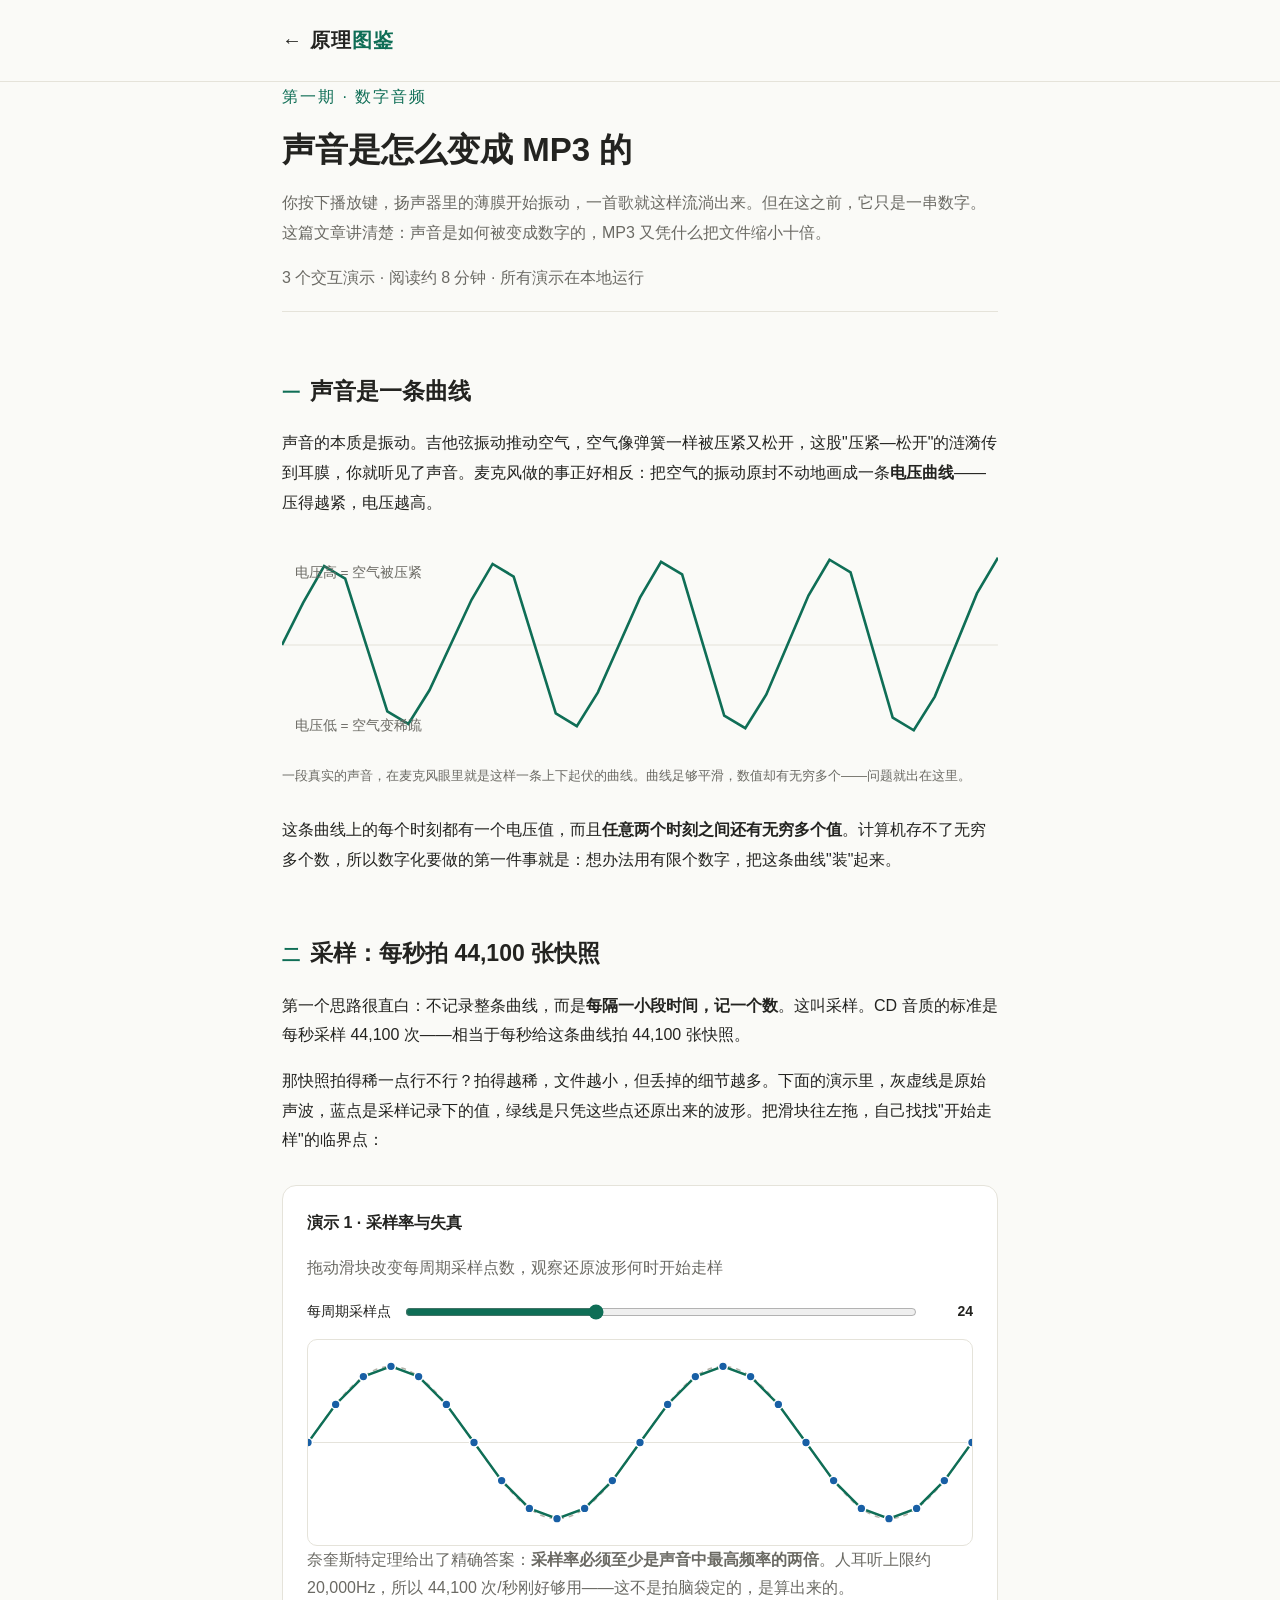
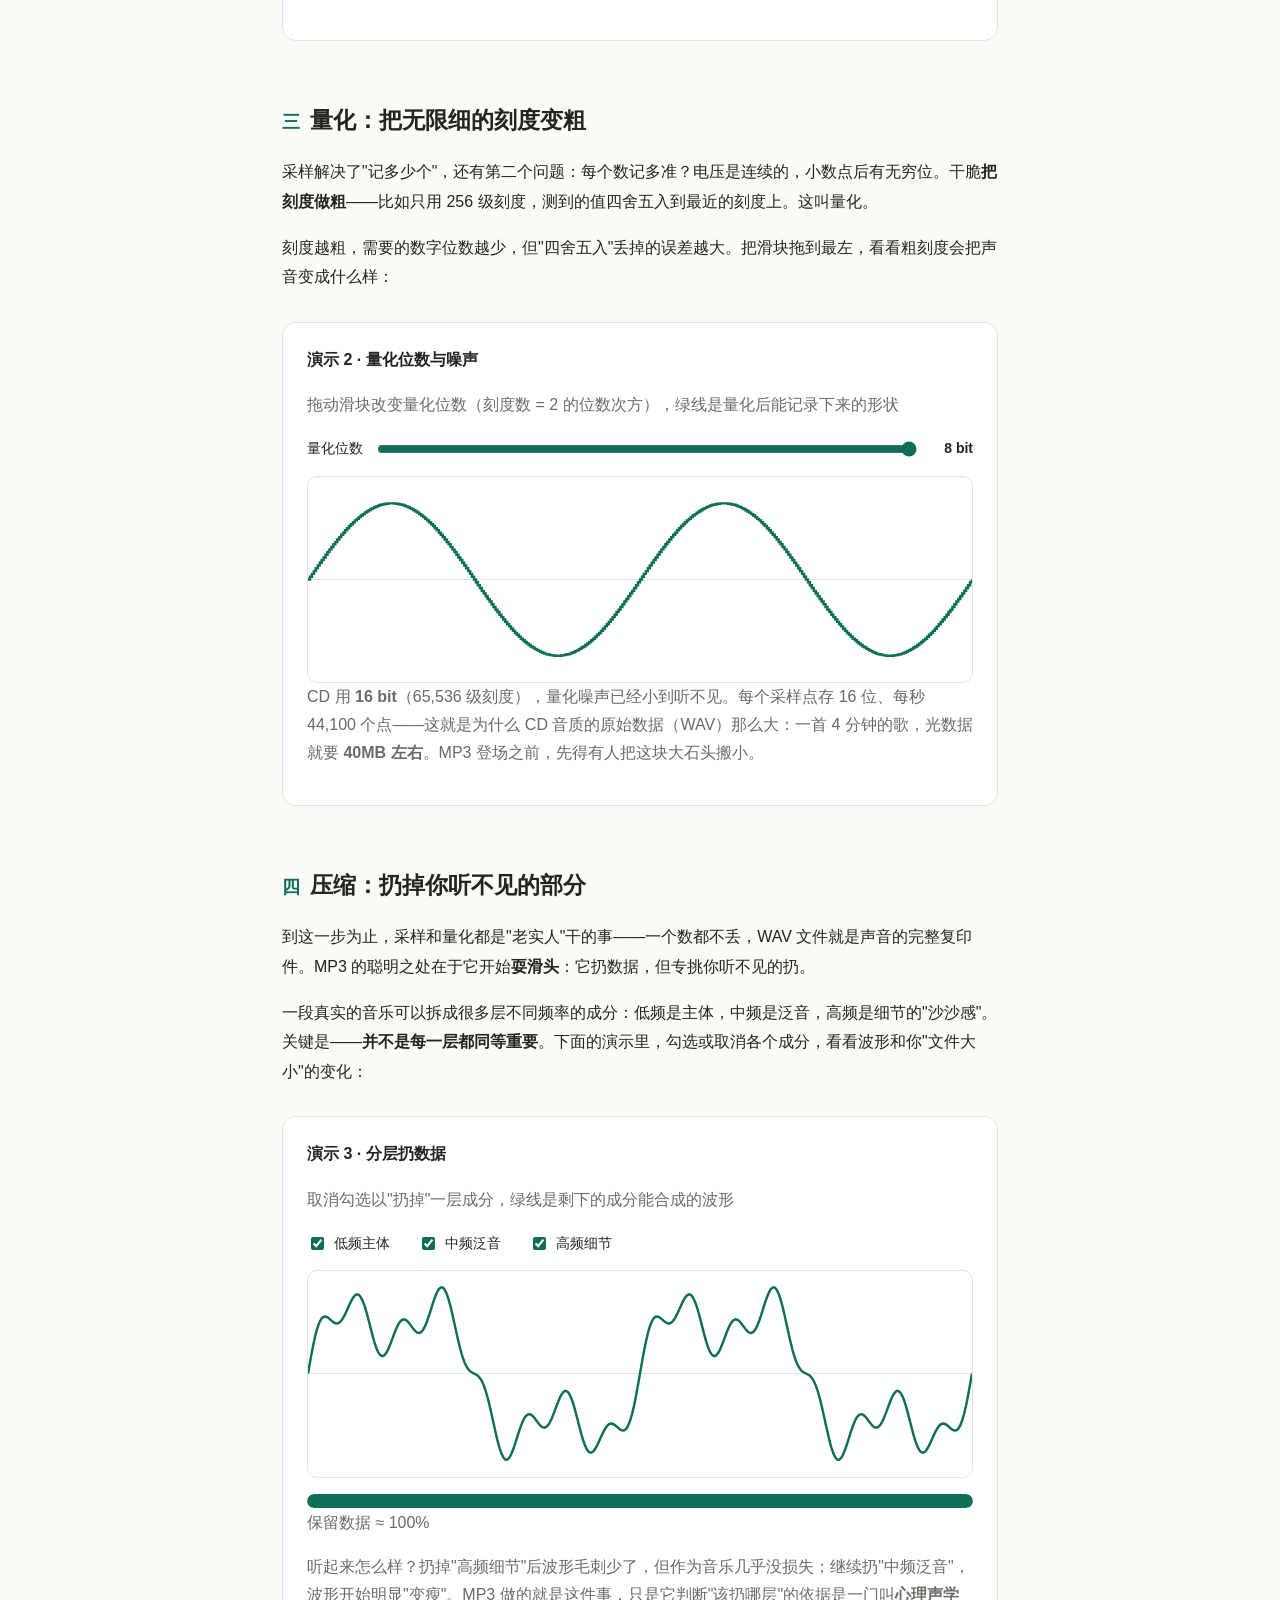
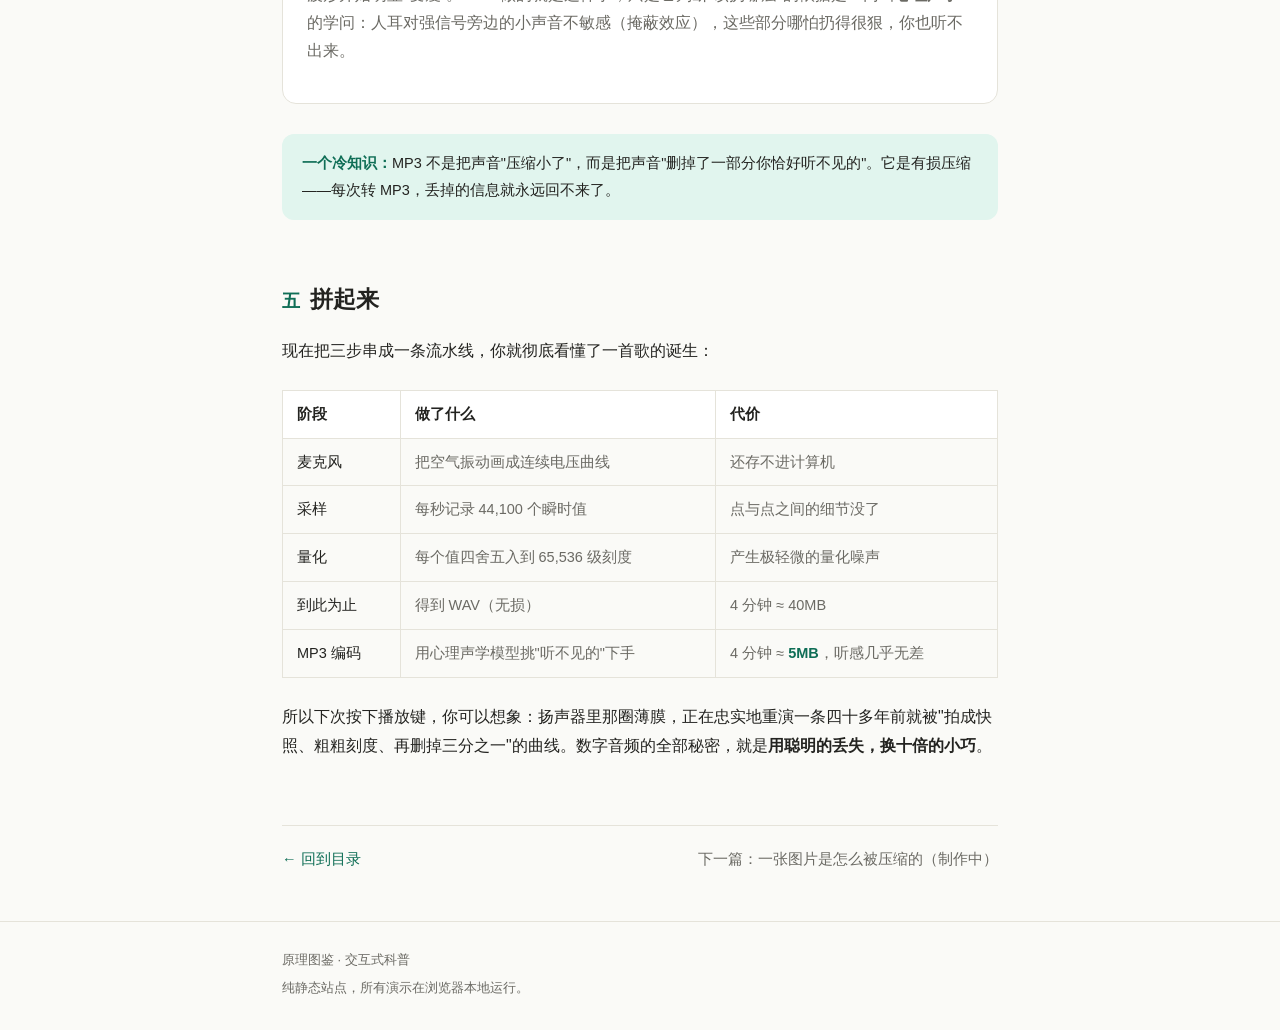
==== articles/sound-to-mp3.html @ 79fafae4 "feat: 原理图鉴第一期——声音是怎么变成 MP3 的（含 3 个交互演示）" ====
<!DOCTYPE html>
<html lang="zh-CN">
<head>
<meta charset="UTF-8">
<meta name="viewport" content="width=device-width, initial-scale=1.0">
<title>声音是怎么变成 MP3 的 · 原理图鉴</title>
<meta name="description" content="从空气里的一条波，到手机里的音乐文件——采样、量化、压缩，三个交互演示看懂数字音频的全部秘密。">
<link rel="stylesheet" href="../assets/style.css">
<link rel="icon" href="data:image/svg+xml,%3Csvg xmlns='http://www.w3.org/2000/svg' viewBox='0 0 64 64'%3E%3Crect width='64' height='64' rx='14' fill='%230f6e56'/%3E%3Ctext x='32' y='45' font-size='34' text-anchor='middle' fill='%23fff' font-family='serif'%3E%E5%8E%9F%3C/text%3E%3C/svg%3E">
</head>
<body>
<header class="site-header">
  <div class="container">
    <a class="logo" href="../index.html">← 原理<em>图鉴</em></a>
  </div>
</header>

<main class="container article-body">
  <p class="article-kicker">第一期 · 数字音频</p>
  <h1 class="article-title">声音是怎么变成 MP3 的</h1>
  <p class="article-lead">你按下播放键，扬声器里的薄膜开始振动，一首歌就这样流淌出来。但在这之前，它只是一串数字。这篇文章讲清楚：声音是如何被变成数字的，MP3 又凭什么把文件缩小十倍。</p>
  <p class="article-meta">3 个交互演示 · 阅读约 8 分钟 · 所有演示在本地运行</p>

  <h2><span class="sec-no">一</span>声音是一条曲线</h2>
  <p>声音的本质是振动。吉他弦振动推动空气，空气像弹簧一样被压紧又松开，这股"压紧—松开"的涟漪传到耳膜，你就听见了声音。麦克风做的事正好相反：把空气的振动原封不动地画成一条<b>电压曲线</b>——压得越紧，电压越高。</p>
  <figure>
    <svg viewBox="0 0 680 190" role="img" aria-label="声音波形示意图">
      <line x1="0" y1="95" x2="680" y2="95" stroke="#e5e3da" stroke-width="1"/>
      <polyline fill="none" stroke="#0f6e56" stroke-width="2.5"
        points="0,95 20,55 40,20 60,32 80,95 100,158 120,170 140,138 160,95 180,52 200,18 220,30 240,95 260,160 280,172 300,140 320,95 340,50 360,16 380,28 400,95 420,162 440,174 460,142 480,95 500,48 520,14 540,26 560,95 580,164 600,176 620,144 640,95 660,46 680,12"/>
      <text x="12" y="30" font-size="13" fill="#6b6a64">电压高 = 空气被压紧</text>
      <text x="12" y="176" font-size="13" fill="#6b6a64">电压低 = 空气变稀疏</text>
    </svg>
    <figcaption>一段真实的声音，在麦克风眼里就是这样一条上下起伏的曲线。曲线足够平滑，数值却有无穷多个——问题就出在这里。</figcaption>
  </figure>
  <p>这条曲线上的每个时刻都有一个电压值，而且<b>任意两个时刻之间还有无穷多个值</b>。计算机存不了无穷多个数，所以数字化要做的第一件事就是：想办法用有限个数字，把这条曲线"装"起来。</p>

  <h2><span class="sec-no">二</span>采样：每秒拍 44,100 张快照</h2>
  <p>第一个思路很直白：不记录整条曲线，而是<b>每隔一小段时间，记一个数</b>。这叫采样。CD 音质的标准是每秒采样 44,100 次——相当于每秒给这条曲线拍 44,100 张快照。</p>
  <p>那快照拍得稀一点行不行？拍得越稀，文件越小，但丢掉的细节越多。下面的演示里，灰虚线是原始声波，蓝点是采样记录下的值，绿线是只凭这些点还原出来的波形。把滑块往左拖，自己找找"开始走样"的临界点：</p>

  <div class="demo">
    <p class="demo-title">演示 1 · 采样率与失真</p>
    <p class="demo-sub">拖动滑块改变每周期采样点数，观察还原波形何时开始走样</p>
    <div class="demo-controls">
      <label for="d1Slider">每周期采样点</label>
      <input type="range" id="d1Slider" min="3" max="60" value="24">
      <span class="demo-value" id="d1Val">24</span>
    </div>
    <svg id="d1Svg" viewBox="0 0 680 210">
      <line x1="0" y1="105" x2="680" y2="105" stroke="#e5e3da" stroke-width="1"/>
      <polyline id="d1True" fill="none" stroke="#b4b2a9" stroke-width="1.5" stroke-dasharray="5 5"/>
      <polyline id="d1Recon" fill="none" stroke="#0f6e56" stroke-width="2.5"/>
      <g id="d1Dots"></g>
      <text id="d1Hint" x="340" y="192" text-anchor="middle" font-size="13" fill="#a32d2d" visibility="hidden">采样点太少——波形已经无法还原，这就是失真</text>
    </svg>
    <p class="demo-note">奈奎斯特定理给出了精确答案：<b>采样率必须至少是声音中最高频率的两倍</b>。人耳听上限约 20,000Hz，所以 44,100 次/秒刚好够用——这不是拍脑袋定的，是算出来的。</p>
  </div>

  <h2><span class="sec-no">三</span>量化：把无限细的刻度变粗</h2>
  <p>采样解决了"记多少个"，还有第二个问题：每个数记多准？电压是连续的，小数点后有无穷位。干脆<b>把刻度做粗</b>——比如只用 256 级刻度，测到的值四舍五入到最近的刻度上。这叫量化。</p>
  <p>刻度越粗，需要的数字位数越少，但"四舍五入"丢掉的误差越大。把滑块拖到最左，看看粗刻度会把声音变成什么样：</p>

  <div class="demo">
    <p class="demo-title">演示 2 · 量化位数与噪声</p>
    <p class="demo-sub">拖动滑块改变量化位数（刻度数 = 2 的位数次方），绿线是量化后能记录下来的形状</p>
    <div class="demo-controls">
      <label for="d2Slider">量化位数</label>
      <input type="range" id="d2Slider" min="1" max="8" value="8">
      <span class="demo-value" id="d2Val">8 bit</span>
    </div>
    <svg id="d2Svg" viewBox="0 0 680 210">
      <line x1="0" y1="105" x2="680" y2="105" stroke="#e5e3da" stroke-width="1"/>
      <polyline id="d2True" fill="none" stroke="#b4b2a9" stroke-width="1.5" stroke-dasharray="5 5"/>
      <polyline id="d2Quant" fill="none" stroke="#0f6e56" stroke-width="2.5"/>
      <text id="d2Hint" x="340" y="192" text-anchor="middle" font-size="13" fill="#a32d2d" visibility="hidden">只剩 2 级刻度——平滑的曲线被压成了方块波，误差就是"沙沙"的量化噪声</text>
    </svg>
    <p class="demo-note">CD 用 <b>16 bit</b>（65,536 级刻度），量化噪声已经小到听不见。每个采样点存 16 位、每秒 44,100 个点——这就是为什么 CD 音质的原始数据（WAV）那么大：一首 4 分钟的歌，光数据就要 <b>40MB 左右</b>。MP3 登场之前，先得有人把这块大石头搬小。</p>
  </div>

  <h2><span class="sec-no">四</span>压缩：扔掉你听不见的部分</h2>
  <p>到这一步为止，采样和量化都是"老实人"干的事——一个数都不丢，WAV 文件就是声音的完整复印件。MP3 的聪明之处在于它开始<b>耍滑头</b>：它扔数据，但专挑你听不见的扔。</p>
  <p>一段真实的音乐可以拆成很多层不同频率的成分：低频是主体，中频是泛音，高频是细节的"沙沙感"。关键是——<b>并不是每一层都同等重要</b>。下面的演示里，勾选或取消各个成分，看看波形和你"文件大小"的变化：</p>

  <div class="demo">
    <p class="demo-title">演示 3 · 分层扔数据</p>
    <p class="demo-sub">取消勾选以"扔掉"一层成分，绿线是剩下的成分能合成的波形</p>
    <div class="demo-controls">
      <label class="check"><input type="checkbox" id="d3c0" checked> 低频主体</label>
      <label class="check"><input type="checkbox" id="d3c1" checked> 中频泛音</label>
      <label class="check"><input type="checkbox" id="d3c2" checked> 高频细节</label>
    </div>
    <svg id="d3Svg" viewBox="0 0 680 210">
      <line x1="0" y1="105" x2="680" y2="105" stroke="#e5e3da" stroke-width="1"/>
      <polyline id="d3True" fill="none" stroke="#b4b2a9" stroke-width="1.5" stroke-dasharray="5 5"/>
      <polyline id="d3Recon" fill="none" stroke="#0f6e56" stroke-width="2.5"/>
      <text id="d3Hint" x="340" y="192" text-anchor="middle" font-size="13" fill="#a32d2d" visibility="hidden">全部扔掉了——剩下的只有安静</text>
    </svg>
    <div class="sizebar"><div class="sizebar-fill" id="d3Bar" style="width:100%"></div></div>
    <p class="size-label" id="d3Size">保留数据 ≈ 100%</p>
    <p class="demo-note">听起来怎么样？扔掉"高频细节"后波形毛刺少了，但作为音乐几乎没损失；继续扔"中频泛音"，波形开始明显"变瘦"。MP3 做的就是这件事，只是它判断"该扔哪层"的依据是一门叫<b>心理声学</b>的学问：人耳对强信号旁边的小声音不敏感（掩蔽效应），这些部分哪怕扔得很狠，你也听不出来。</p>
  </div>

  <div class="callout"><b>一个冷知识：</b>MP3 不是把声音"压缩小了"，而是把声音"删掉了一部分你恰好听不见的"。它是有损压缩——每次转 MP3，丢掉的信息就永远回不来了。</div>

  <h2><span class="sec-no">五</span>拼起来</h2>
  <p>现在把三步串成一条流水线，你就彻底看懂了一首歌的诞生：</p>
  <table class="compare">
    <tr><th>阶段</th><th>做了什么</th><th>代价</th></tr>
    <tr><td>麦克风</td><td>把空气振动画成连续电压曲线</td><td>还存不进计算机</td></tr>
    <tr><td>采样</td><td>每秒记录 44,100 个瞬时值</td><td>点与点之间的细节没了</td></tr>
    <tr><td>量化</td><td>每个值四舍五入到 65,536 级刻度</td><td>产生极轻微的量化噪声</td></tr>
    <tr><td>到此为止</td><td>得到 WAV（无损）</td><td>4 分钟 ≈ 40MB</td></tr>
    <tr><td>MP3 编码</td><td>用心理声学模型挑"听不见的"下手</td><td>4 分钟 ≈ <b style="color:var(--accent)">5MB</b>，听感几乎无差</td></tr>
  </table>
  <p>所以下次按下播放键，你可以想象：扬声器里那圈薄膜，正在忠实地重演一条四十多年前就被"拍成快照、粗粗刻度、再删掉三分之一"的曲线。数字音频的全部秘密，就是<b>用聪明的丢失，换十倍的小巧</b>。</p>

  <nav class="article-nav">
    <a href="../index.html">← 回到目录</a>
    <span style="color:var(--muted)">下一篇：一张图片是怎么被压缩的（制作中）</span>
  </nav>
</main>

<footer class="site-footer">
  <div class="container">
    <p>原理图鉴 · 交互式科普</p>
    <p>纯静态站点，所有演示在浏览器本地运行。</p>
  </div>
</footer>

<script>
(function(){
  var W=680, MID=105, A=78, CYC=2;
  function base(x){return MID - A*Math.sin(2*Math.PI*CYC*x/W);}

  /* 演示 1：采样 */
  var s1=document.getElementById('d1Slider');
  function draw1(){
    var n=+s1.value;
    document.getElementById('d1Val').textContent=n;
    var tp='',i;
    for(i=0;i<=W;i+=2) tp+=i+','+base(i).toFixed(1)+' ';
    document.getElementById('d1True').setAttribute('points',tp);
    var pts=[];
    for(i=0;i<=n;i++){var x=W*i/n;pts.push([x,base(x)]);}
    var rp='';
    for(i=0;i<pts.length;i++) rp+=pts[i][0].toFixed(1)+','+pts[i][1].toFixed(1)+' ';
    document.getElementById('d1Recon').setAttribute('points',rp);
    var ds='';
    for(i=0;i<pts.length;i++) ds+='<circle cx="'+pts[i][0].toFixed(1)+'" cy="'+pts[i][1].toFixed(1)+'" r="4.5" fill="#185fa5" stroke="#fff" stroke-width="1.5"/>';
    document.getElementById('d1Dots').innerHTML=ds;
    document.getElementById('d1Hint').setAttribute('visibility', n<10?'visible':'hidden');
  }
  s1.addEventListener('input',draw1);
  draw1();

  /* 演示 2：量化 */
  var s2=document.getElementById('d2Slider');
  function draw2(){
    var bits=+s2.value, L=Math.pow(2,bits);
    document.getElementById('d2Val').textContent=bits+' bit';
    var tp='',i;
    for(i=0;i<=W;i+=2){var v=(base(i)-MID)/A;tp+=i+','+base(i).toFixed(1)+' ';}
    document.getElementById('d2True').setAttribute('points',tp);
    var rp='',prevY=null;
    for(i=0;i<=W;i+=2){
      var v2=(base(i)-MID)/A;
      var vq=Math.round(v2*(L-1))/(L-1);
      var yq=MID+vq*A;
      if(prevY!==null && Math.abs(yq-prevY)>0.01) rp+=i+','+prevY.toFixed(1)+' ';
      rp+=i+','+yq.toFixed(1)+' ';
      prevY=yq;
    }
    document.getElementById('d2Quant').setAttribute('points',rp);
    document.getElementById('d2Hint').setAttribute('visibility', bits<=2?'visible':'hidden');
  }
  s2.addEventListener('input',draw2);
  draw2();

  /* 演示 3：分层扔数据 */
  var comps=[
    {id:'d3c0',cycles:2, amp:66, weight:0.55},
    {id:'d3c1',cycles:6, amp:34, weight:0.30},
    {id:'d3c2',cycles:16,amp:18, weight:0.15}
  ];
  function draw3(){
    var tp='',i,c,x;
    for(i=0;i<=W;i+=2){
      var y=MID;
      for(c=0;c<3;c++) y-=comps[c].amp*Math.sin(2*Math.PI*comps[c].cycles*i/W);
      tp+=i+','+y.toFixed(1)+' ';
    }
    document.getElementById('d3True').setAttribute('points',tp);
    var rp='',kept=0,any=false;
    for(i=0;i<=W;i+=2){
      var y2=MID;
      for(c=0;c<3;c++){
        if(document.getElementById(comps[c].id).checked){
          y2-=comps[c].amp*Math.sin(2*Math.PI*comps[c].cycles*i/W);
        }
      }
      rp+=i+','+y2.toFixed(1)+' ';
    }
    document.getElementById('d3Recon').setAttribute('points',rp);
    for(c=0;c<3;c++){
      if(document.getElementById(comps[c].id).checked){kept+=comps[c].weight;any=true;}
    }
    document.getElementById('d3Bar').style.width=Math.max(kept*100,1.5)+'%';
    var el=document.getElementById('d3Size');
    if(!any){
      el.innerHTML='<span class="warn">保留数据 ≈ 0% —— 只剩下安静</span>';
      document.getElementById('d3Recon').setAttribute('points','');
    }else{
      el.textContent='保留数据 ≈ '+Math.round(kept*100)+'%';
    }
    document.getElementById('d3Hint').setAttribute('visibility', any?'hidden':'visible');
  }
  for(var c=0;c<3;c++) document.getElementById(comps[c].id).addEventListener('change',draw3);
  draw3();
})();
</script>
</body>
</html>
---- assets/style.css ----
:root{
  --bg:#fafaf7; --surface:#ffffff; --ink:#232320; --muted:#6b6a64; --line:#e5e3da;
  --accent:#0f6e56; --accent-soft:#e1f5ee; --blue:#185fa5; --red:#a32d2d;
  --mono:ui-monospace,Consolas,monospace;
}
*{box-sizing:border-box}
html{scroll-behavior:smooth}
body{margin:0;font-family:-apple-system,"Segoe UI","PingFang SC","Microsoft YaHei",sans-serif;background:var(--bg);color:var(--ink);line-height:1.85;}
.container{max-width:760px;margin:0 auto;padding:0 22px;}

.site-header{border-bottom:1px solid var(--line);padding:22px 0;}
.logo{font-size:20px;font-weight:700;color:var(--ink);text-decoration:none;letter-spacing:1px;}
.logo em{font-style:normal;color:var(--accent);}
.tagline{margin:4px 0 0;font-size:14px;color:var(--muted);}

.hero{padding:60px 0 6px;}
.hero h1{font-size:34px;line-height:1.35;margin:0 0 14px;}
.hero p{font-size:17px;color:var(--muted);margin:0;max-width:560px;}

.article-grid{display:grid;grid-template-columns:1fr;gap:16px;padding:44px 0 72px;}
.card{display:block;background:var(--surface);border:1px solid var(--line);border-radius:14px;padding:26px 28px;text-decoration:none;color:inherit;transition:border-color .15s,transform .15s;}
.card:hover{border-color:var(--accent);}
.card:not(.disabled):hover{transform:translateY(-2px);}
.card-badge{display:inline-block;font-size:12px;color:var(--accent);background:var(--accent-soft);padding:2px 12px;border-radius:99px;margin-bottom:12px;}
.card.disabled{opacity:.55;cursor:default;}
.card h2{margin:0 0 8px;font-size:21px;line-height:1.4;}
.card p{margin:0 0 12px;font-size:14.5px;color:var(--muted);}
.card-meta{font-size:12.5px;color:var(--muted);}
.card-meta b{color:var(--accent);font-weight:500;}

.site-footer{border-top:1px solid var(--line);padding:26px 0;font-size:13px;color:var(--muted);}
.site-footer p{margin:0 0 4px;}

/* ---------- 文章页 ---------- */
.article-kicker{font-size:13px;color:var(--accent);letter-spacing:2px;margin:46px 0 8px;}
.article-title{font-size:33px;line-height:1.35;margin:0 0 16px;}
.article-lead{font-size:17px;color:var(--muted);margin:0 0 18px;}
.article-meta{font-size:13px;color:var(--muted);margin:0 0 46px;padding-bottom:18px;border-bottom:1px solid var(--line);}
.article-body h2{font-size:23px;margin:58px 0 16px;}
.article-body h2 .sec-no{color:var(--accent);margin-right:10px;font-size:18px;}
.article-body p{font-size:16px;margin:0 0 16px;}
.article-body p b{font-weight:600;}
figure{margin:28px 0;}
figcaption{font-size:13px;color:var(--muted);margin-top:10px;line-height:1.7;}
.callout{background:var(--accent-soft);border-radius:12px;padding:16px 20px;font-size:14.5px;margin:22px 0;}
.callout b{color:var(--accent);font-weight:600;}

/* ---------- 交互演示 ---------- */
.demo{background:var(--surface);border:1px solid var(--line);border-radius:14px;padding:22px 24px;margin:30px 0;}
.demo-title{font-size:15px;font-weight:600;margin:0 0 4px;}
.demo-sub{font-size:13px;color:var(--muted);margin:0 0 16px;}
.demo-controls{display:flex;align-items:center;gap:12px;margin-bottom:14px;flex-wrap:wrap;}
.demo-controls label{font-size:14px;white-space:nowrap;}
.demo-controls input[type=range]{flex:1;min-width:140px;accent-color:var(--accent);}
.demo-value{font-size:14px;font-weight:600;min-width:3em;text-align:right;font-variant-numeric:tabular-nums;}
.demo svg{width:100%;height:auto;display:block;border:1px solid var(--line);border-radius:10px;}
.demo-note{font-size:13.5px;color:var(--muted);margin:14px 0 0;line-height:1.75;}
.check{display:inline-flex;align-items:center;gap:7px;font-size:14px;margin-right:16px;cursor:pointer;}
.check input{accent-color:var(--accent);}
.sizebar{height:14px;background:#eeede6;border-radius:99px;overflow:hidden;margin-top:16px;}
.sizebar-fill{height:100%;background:var(--accent);border-radius:99px;transition:width .25s;}
.size-label{font-size:13px;color:var(--muted);margin-top:6px;font-variant-numeric:tabular-nums;}
.warn{color:var(--red);}

/* 对比表 */
.compare{width:100%;border-collapse:collapse;margin:24px 0;font-size:14.5px;}
.compare th,.compare td{border:1px solid var(--line);padding:10px 14px;text-align:left;}
.compare th{background:var(--surface);font-weight:600;}
.compare td{color:var(--muted);}
.compare td:first-child{color:var(--ink);}

.article-nav{display:flex;justify-content:space-between;margin:64px 0 48px;padding-top:20px;border-top:1px solid var(--line);font-size:14.5px;}
.article-nav a{color:var(--accent);text-decoration:none;}
.article-nav a:hover{text-decoration:underline;}
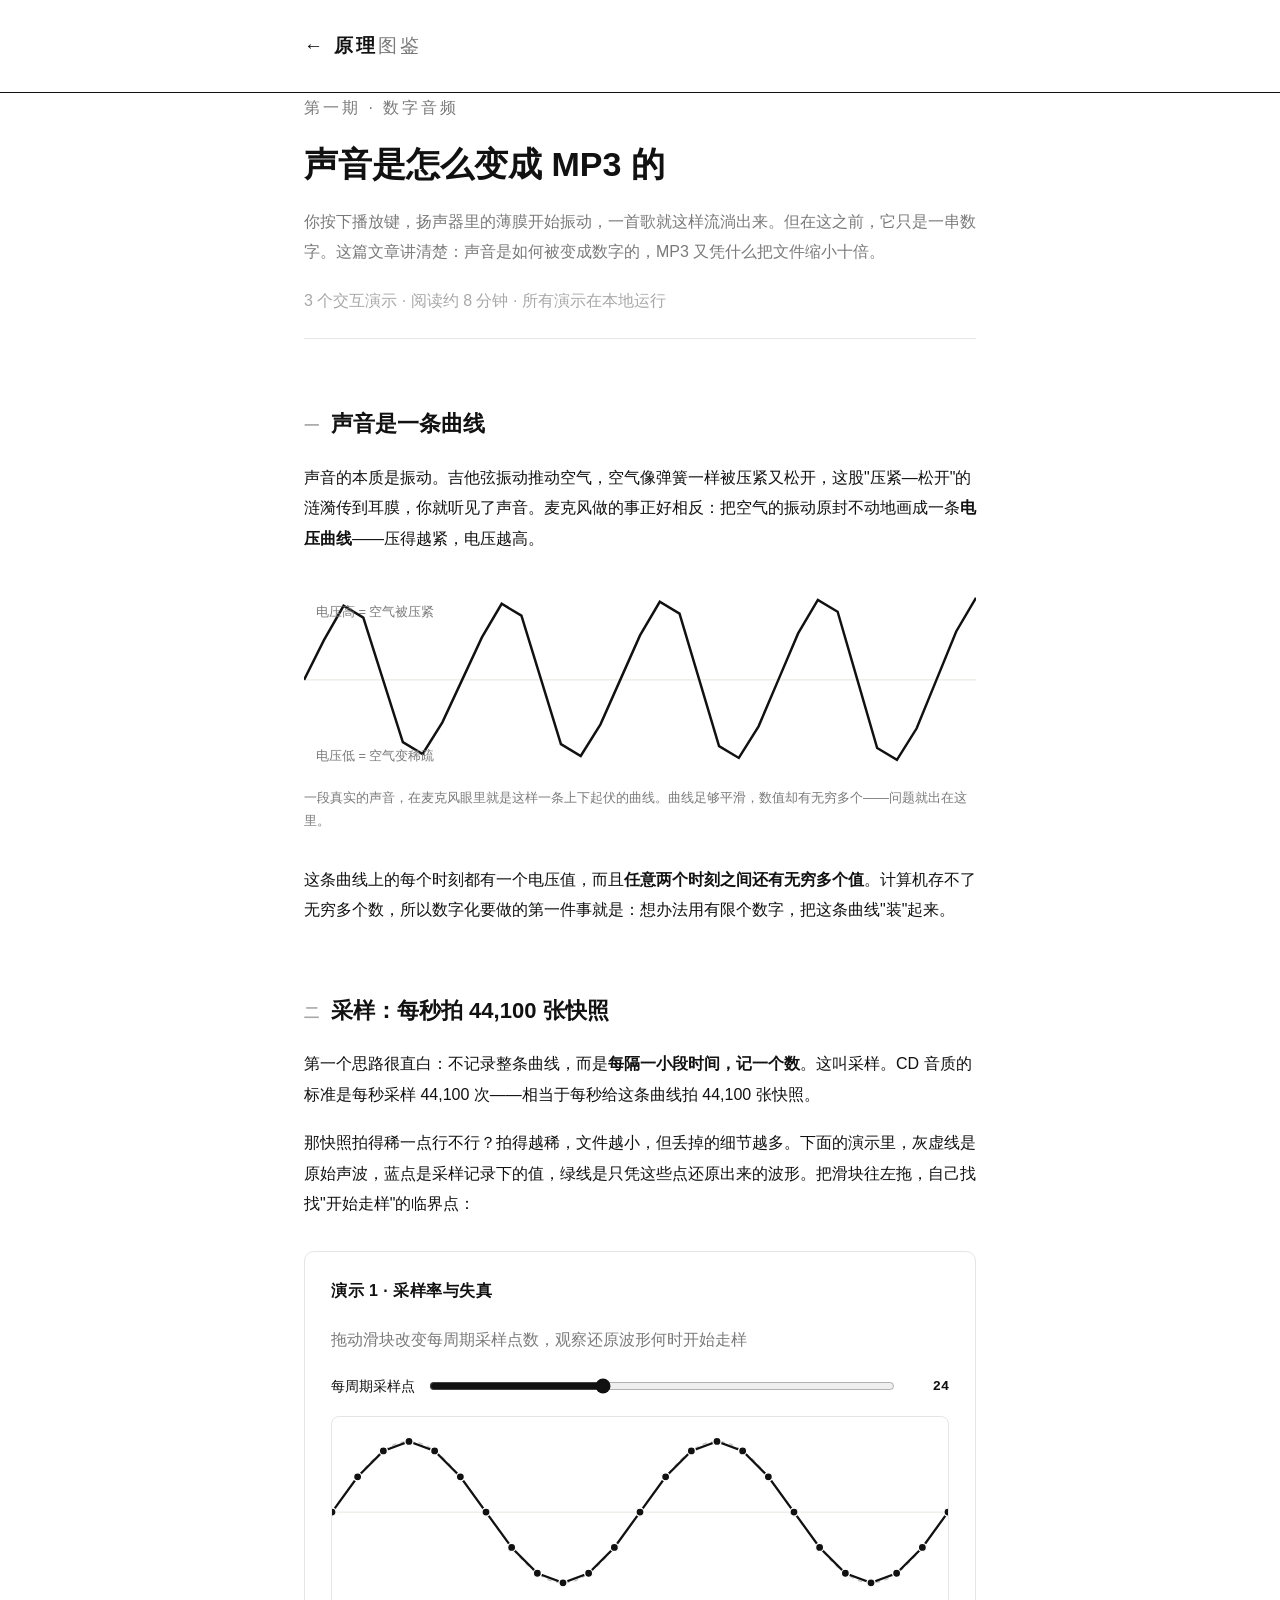
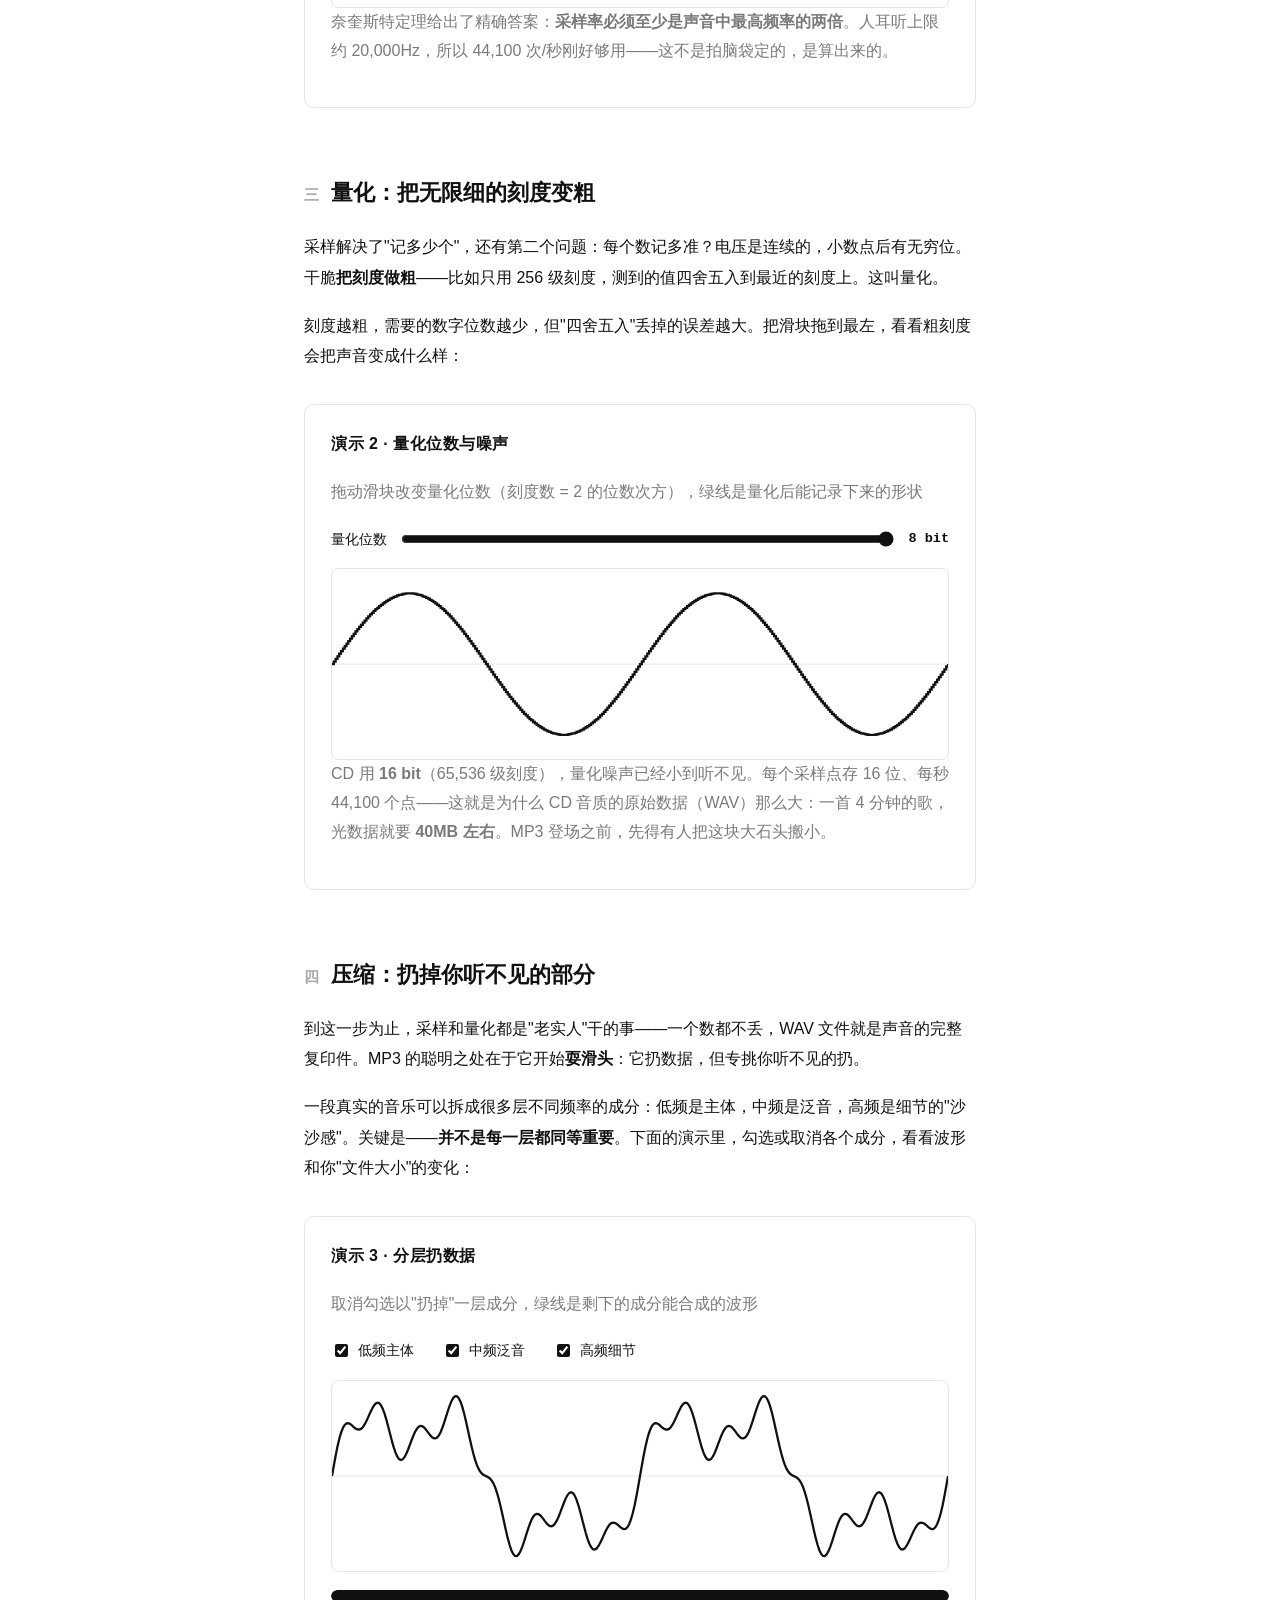
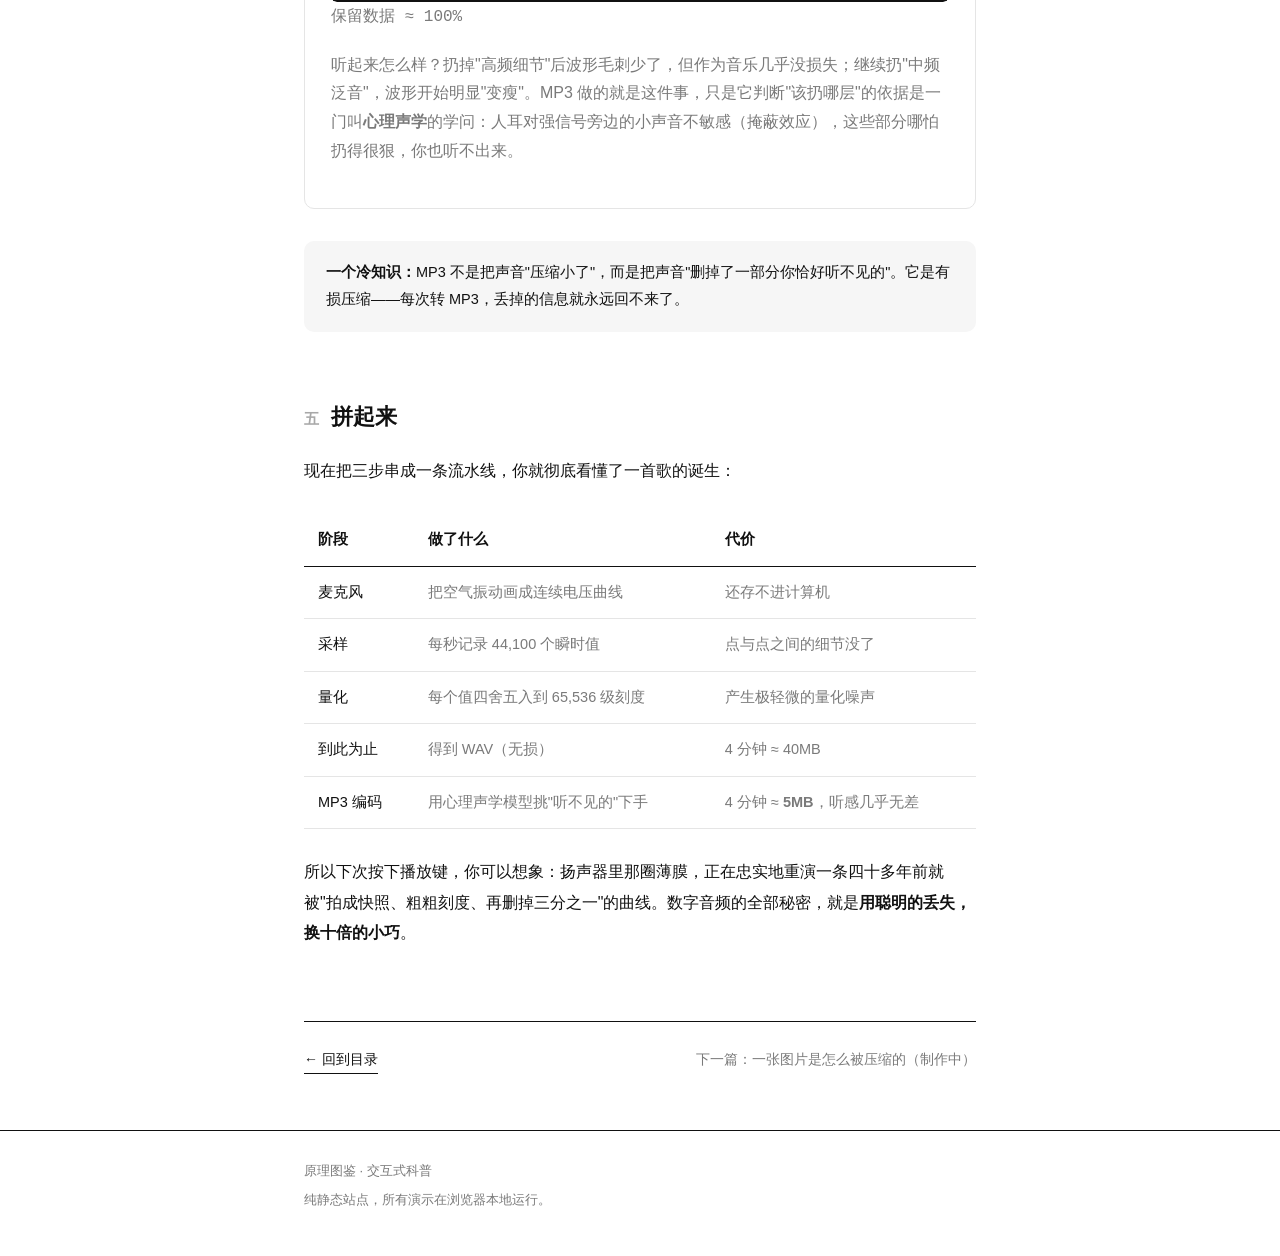
==== commit 94b0e973: "style: 黑白灰极简视觉改造——单色层级、留白与线条层次、响应式优化" ====
--- a/articles/sound-to-mp3.html
+++ b/articles/sound-to-mp3.html
@@ -6,7 +6,7 @@
 <title>声音是怎么变成 MP3 的 · 原理图鉴</title>
 <meta name="description" content="从空气里的一条波，到手机里的音乐文件——采样、量化、压缩，三个交互演示看懂数字音频的全部秘密。">
 <link rel="stylesheet" href="../assets/style.css">
-<link rel="icon" href="data:image/svg+xml,%3Csvg xmlns='http://www.w3.org/2000/svg' viewBox='0 0 64 64'%3E%3Crect width='64' height='64' rx='14' fill='%230f6e56'/%3E%3Ctext x='32' y='45' font-size='34' text-anchor='middle' fill='%23fff' font-family='serif'%3E%E5%8E%9F%3C/text%3E%3C/svg%3E">
+<link rel="icon" href="data:image/svg+xml,%3Csvg xmlns='http://www.w3.org/2000/svg' viewBox='0 0 64 64'%3E%3Crect width='64' height='64' rx='14' fill='%23111111'/%3E%3Ctext x='32' y='45' font-size='34' text-anchor='middle' fill='%23fff' font-family='serif'%3E%E5%8E%9F%3C/text%3E%3C/svg%3E">
 </head>
 <body>
 <header class="site-header">
@@ -26,10 +26,10 @@
   <figure>
     <svg viewBox="0 0 680 190" role="img" aria-label="声音波形示意图">
       <line x1="0" y1="95" x2="680" y2="95" stroke="#e5e3da" stroke-width="1"/>
-      <polyline fill="none" stroke="#0f6e56" stroke-width="2.5"
+      <polyline fill="none" stroke="#111111" stroke-width="2.5"
         points="0,95 20,55 40,20 60,32 80,95 100,158 120,170 140,138 160,95 180,52 200,18 220,30 240,95 260,160 280,172 300,140 320,95 340,50 360,16 380,28 400,95 420,162 440,174 460,142 480,95 500,48 520,14 540,26 560,95 580,164 600,176 620,144 640,95 660,46 680,12"/>
-      <text x="12" y="30" font-size="13" fill="#6b6a64">电压高 = 空气被压紧</text>
-      <text x="12" y="176" font-size="13" fill="#6b6a64">电压低 = 空气变稀疏</text>
+      <text x="12" y="30" font-size="13" fill="#7a7a7a">电压高 = 空气被压紧</text>
+      <text x="12" y="176" font-size="13" fill="#7a7a7a">电压低 = 空气变稀疏</text>
     </svg>
     <figcaption>一段真实的声音，在麦克风眼里就是这样一条上下起伏的曲线。曲线足够平滑，数值却有无穷多个——问题就出在这里。</figcaption>
   </figure>
@@ -49,10 +49,10 @@
     </div>
     <svg id="d1Svg" viewBox="0 0 680 210">
       <line x1="0" y1="105" x2="680" y2="105" stroke="#e5e3da" stroke-width="1"/>
-      <polyline id="d1True" fill="none" stroke="#b4b2a9" stroke-width="1.5" stroke-dasharray="5 5"/>
-      <polyline id="d1Recon" fill="none" stroke="#0f6e56" stroke-width="2.5"/>
+      <polyline id="d1True" fill="none" stroke="#c4c4c4" stroke-width="1.5" stroke-dasharray="5 5"/>
+      <polyline id="d1Recon" fill="none" stroke="#111111" stroke-width="2.5"/>
       <g id="d1Dots"></g>
-      <text id="d1Hint" x="340" y="192" text-anchor="middle" font-size="13" fill="#a32d2d" visibility="hidden">采样点太少——波形已经无法还原，这就是失真</text>
+      <text id="d1Hint" x="340" y="192" text-anchor="middle" font-size="13" fill="#111111" visibility="hidden">采样点太少——波形已经无法还原，这就是失真</text>
     </svg>
     <p class="demo-note">奈奎斯特定理给出了精确答案：<b>采样率必须至少是声音中最高频率的两倍</b>。人耳听上限约 20,000Hz，所以 44,100 次/秒刚好够用——这不是拍脑袋定的，是算出来的。</p>
   </div>
@@ -71,9 +71,9 @@
     </div>
     <svg id="d2Svg" viewBox="0 0 680 210">
       <line x1="0" y1="105" x2="680" y2="105" stroke="#e5e3da" stroke-width="1"/>
-      <polyline id="d2True" fill="none" stroke="#b4b2a9" stroke-width="1.5" stroke-dasharray="5 5"/>
-      <polyline id="d2Quant" fill="none" stroke="#0f6e56" stroke-width="2.5"/>
-      <text id="d2Hint" x="340" y="192" text-anchor="middle" font-size="13" fill="#a32d2d" visibility="hidden">只剩 2 级刻度——平滑的曲线被压成了方块波，误差就是"沙沙"的量化噪声</text>
+      <polyline id="d2True" fill="none" stroke="#c4c4c4" stroke-width="1.5" stroke-dasharray="5 5"/>
+      <polyline id="d2Quant" fill="none" stroke="#111111" stroke-width="2.5"/>
+      <text id="d2Hint" x="340" y="192" text-anchor="middle" font-size="13" fill="#111111" visibility="hidden">只剩 2 级刻度——平滑的曲线被压成了方块波，误差就是"沙沙"的量化噪声</text>
     </svg>
     <p class="demo-note">CD 用 <b>16 bit</b>（65,536 级刻度），量化噪声已经小到听不见。每个采样点存 16 位、每秒 44,100 个点——这就是为什么 CD 音质的原始数据（WAV）那么大：一首 4 分钟的歌，光数据就要 <b>40MB 左右</b>。MP3 登场之前，先得有人把这块大石头搬小。</p>
   </div>
@@ -92,9 +92,9 @@
     </div>
     <svg id="d3Svg" viewBox="0 0 680 210">
       <line x1="0" y1="105" x2="680" y2="105" stroke="#e5e3da" stroke-width="1"/>
-      <polyline id="d3True" fill="none" stroke="#b4b2a9" stroke-width="1.5" stroke-dasharray="5 5"/>
-      <polyline id="d3Recon" fill="none" stroke="#0f6e56" stroke-width="2.5"/>
-      <text id="d3Hint" x="340" y="192" text-anchor="middle" font-size="13" fill="#a32d2d" visibility="hidden">全部扔掉了——剩下的只有安静</text>
+      <polyline id="d3True" fill="none" stroke="#c4c4c4" stroke-width="1.5" stroke-dasharray="5 5"/>
+      <polyline id="d3Recon" fill="none" stroke="#111111" stroke-width="2.5"/>
+      <text id="d3Hint" x="340" y="192" text-anchor="middle" font-size="13" fill="#111111" visibility="hidden">全部扔掉了——剩下的只有安静</text>
     </svg>
     <div class="sizebar"><div class="sizebar-fill" id="d3Bar" style="width:100%"></div></div>
     <p class="size-label" id="d3Size">保留数据 ≈ 100%</p>
@@ -111,7 +111,7 @@
     <tr><td>采样</td><td>每秒记录 44,100 个瞬时值</td><td>点与点之间的细节没了</td></tr>
     <tr><td>量化</td><td>每个值四舍五入到 65,536 级刻度</td><td>产生极轻微的量化噪声</td></tr>
     <tr><td>到此为止</td><td>得到 WAV（无损）</td><td>4 分钟 ≈ 40MB</td></tr>
-    <tr><td>MP3 编码</td><td>用心理声学模型挑"听不见的"下手</td><td>4 分钟 ≈ <b style="color:var(--accent)">5MB</b>，听感几乎无差</td></tr>
+    <tr><td>MP3 编码</td><td>用心理声学模型挑"听不见的"下手</td><td>4 分钟 ≈ <b>5MB</b>，听感几乎无差</td></tr>
   </table>
   <p>所以下次按下播放键，你可以想象：扬声器里那圈薄膜，正在忠实地重演一条四十多年前就被"拍成快照、粗粗刻度、再删掉三分之一"的曲线。数字音频的全部秘密，就是<b>用聪明的丢失，换十倍的小巧</b>。</p>
 
@@ -147,7 +147,7 @@
     for(i=0;i<pts.length;i++) rp+=pts[i][0].toFixed(1)+','+pts[i][1].toFixed(1)+' ';
     document.getElementById('d1Recon').setAttribute('points',rp);
     var ds='';
-    for(i=0;i<pts.length;i++) ds+='<circle cx="'+pts[i][0].toFixed(1)+'" cy="'+pts[i][1].toFixed(1)+'" r="4.5" fill="#185fa5" stroke="#fff" stroke-width="1.5"/>';
+    for(i=0;i<pts.length;i++) ds+='<circle cx="'+pts[i][0].toFixed(1)+'" cy="'+pts[i][1].toFixed(1)+'" r="4.5" fill="#111111" stroke="#fff" stroke-width="1.5"/>';
     document.getElementById('d1Dots').innerHTML=ds;
     document.getElementById('d1Hint').setAttribute('visibility', n<10?'visible':'hidden');
   }
--- a/assets/style.css
+++ b/assets/style.css
@@ -1,74 +1,96 @@
 :root{
-  --bg:#fafaf7; --surface:#ffffff; --ink:#232320; --muted:#6b6a64; --line:#e5e3da;
-  --accent:#0f6e56; --accent-soft:#e1f5ee; --blue:#185fa5; --red:#a32d2d;
+  --ink:#111111; --muted:#7a7a7a; --faint:#a8a8a8;
+  --line:#e5e5e5; --soft:#f6f6f6;
   --mono:ui-monospace,Consolas,monospace;
 }
 *{box-sizing:border-box}
 html{scroll-behavior:smooth}
-body{margin:0;font-family:-apple-system,"Segoe UI","PingFang SC","Microsoft YaHei",sans-serif;background:var(--bg);color:var(--ink);line-height:1.85;}
-.container{max-width:760px;margin:0 auto;padding:0 22px;}
+body{margin:0;background:#ffffff;color:var(--ink);font-family:-apple-system,"Segoe UI","PingFang SC","Microsoft YaHei",sans-serif;line-height:1.9;-webkit-font-smoothing:antialiased;}
+.container{max-width:720px;margin:0 auto;padding:0 24px;}
 
-.site-header{border-bottom:1px solid var(--line);padding:22px 0;}
-.logo{font-size:20px;font-weight:700;color:var(--ink);text-decoration:none;letter-spacing:1px;}
-.logo em{font-style:normal;color:var(--accent);}
-.tagline{margin:4px 0 0;font-size:14px;color:var(--muted);}
+/* ---------- 头部 / 底部 ---------- */
+.site-header{border-bottom:1px solid var(--ink);padding:28px 0;}
+.logo{font-size:19px;font-weight:700;color:var(--ink);text-decoration:none;letter-spacing:3px;}
+.logo em{font-style:normal;font-weight:400;color:var(--muted);}
+.tagline{margin:6px 0 0;font-size:13.5px;color:var(--muted);letter-spacing:.5px;}
 
-.hero{padding:60px 0 6px;}
-.hero h1{font-size:34px;line-height:1.35;margin:0 0 14px;}
-.hero p{font-size:17px;color:var(--muted);margin:0;max-width:560px;}
-
-.article-grid{display:grid;grid-template-columns:1fr;gap:16px;padding:44px 0 72px;}
-.card{display:block;background:var(--surface);border:1px solid var(--line);border-radius:14px;padding:26px 28px;text-decoration:none;color:inherit;transition:border-color .15s,transform .15s;}
-.card:hover{border-color:var(--accent);}
-.card:not(.disabled):hover{transform:translateY(-2px);}
-.card-badge{display:inline-block;font-size:12px;color:var(--accent);background:var(--accent-soft);padding:2px 12px;border-radius:99px;margin-bottom:12px;}
-.card.disabled{opacity:.55;cursor:default;}
-.card h2{margin:0 0 8px;font-size:21px;line-height:1.4;}
-.card p{margin:0 0 12px;font-size:14.5px;color:var(--muted);}
-.card-meta{font-size:12.5px;color:var(--muted);}
-.card-meta b{color:var(--accent);font-weight:500;}
-
-.site-footer{border-top:1px solid var(--line);padding:26px 0;font-size:13px;color:var(--muted);}
+.site-footer{border-top:1px solid var(--ink);padding:28px 0 40px;font-size:13px;color:var(--muted);}
 .site-footer p{margin:0 0 4px;}
 
+/* ---------- 首页 ---------- */
+.hero{padding:88px 0 8px;}
+.hero h1{font-size:40px;line-height:1.35;margin:0 0 18px;font-weight:700;letter-spacing:.5px;}
+.hero p{font-size:16.5px;color:var(--muted);margin:0;max-width:540px;}
+
+.article-grid{display:grid;grid-template-columns:1fr;gap:20px;padding:64px 0 96px;}
+.card{display:block;background:#fff;border:1px solid var(--line);border-radius:10px;padding:28px 30px;text-decoration:none;color:inherit;transition:border-color .15s;}
+.card:hover{border-color:var(--ink);}
+.card-badge{display:inline-block;font-size:12px;color:var(--muted);border:1px solid var(--line);padding:2px 12px;border-radius:999px;margin-bottom:14px;letter-spacing:1px;}
+.card.disabled{opacity:.5;cursor:default;}
+.card h2{margin:0 0 10px;font-size:20px;line-height:1.5;font-weight:600;}
+.card p{margin:0 0 14px;font-size:14.5px;color:var(--muted);}
+.card-meta{font-size:12.5px;color:var(--muted);letter-spacing:.5px;}
+.card-meta b{color:var(--ink);font-weight:500;}
+
 /* ---------- 文章页 ---------- */
-.article-kicker{font-size:13px;color:var(--accent);letter-spacing:2px;margin:46px 0 8px;}
-.article-title{font-size:33px;line-height:1.35;margin:0 0 16px;}
-.article-lead{font-size:17px;color:var(--muted);margin:0 0 18px;}
-.article-meta{font-size:13px;color:var(--muted);margin:0 0 46px;padding-bottom:18px;border-bottom:1px solid var(--line);}
-.article-body h2{font-size:23px;margin:58px 0 16px;}
-.article-body h2 .sec-no{color:var(--accent);margin-right:10px;font-size:18px;}
-.article-body p{font-size:16px;margin:0 0 16px;}
+.article-kicker{font-size:12.5px;color:var(--muted);letter-spacing:3px;margin:64px 0 10px;}
+.article-title{font-size:34px;line-height:1.4;margin:0 0 18px;font-weight:700;}
+.article-lead{font-size:16.5px;color:var(--muted);margin:0 0 18px;}
+.article-meta{font-size:13px;color:var(--faint);margin:0 0 56px;padding-bottom:22px;border-bottom:1px solid var(--line);}
+.article-body h2{font-size:22px;margin:64px 0 18px;font-weight:600;}
+.article-body h2 .sec-no{color:var(--faint);margin-right:12px;font-size:15px;}
+.article-body p{font-size:16px;margin:0 0 18px;}
 .article-body p b{font-weight:600;}
-figure{margin:28px 0;}
-figcaption{font-size:13px;color:var(--muted);margin-top:10px;line-height:1.7;}
-.callout{background:var(--accent-soft);border-radius:12px;padding:16px 20px;font-size:14.5px;margin:22px 0;}
-.callout b{color:var(--accent);font-weight:600;}
+figure{margin:32px 0;}
+figcaption{font-size:13px;color:var(--muted);margin-top:12px;line-height:1.8;}
+.callout{background:var(--soft);border-radius:10px;padding:18px 22px;font-size:14.5px;margin:28px 0;}
+.callout b{font-weight:600;}
 
 /* ---------- 交互演示 ---------- */
-.demo{background:var(--surface);border:1px solid var(--line);border-radius:14px;padding:22px 24px;margin:30px 0;}
-.demo-title{font-size:15px;font-weight:600;margin:0 0 4px;}
-.demo-sub{font-size:13px;color:var(--muted);margin:0 0 16px;}
-.demo-controls{display:flex;align-items:center;gap:12px;margin-bottom:14px;flex-wrap:wrap;}
+.demo{background:#fff;border:1px solid var(--line);border-radius:10px;padding:24px 26px;margin:32px 0;}
+.demo-title{font-size:14.5px;font-weight:600;margin:0 0 4px;letter-spacing:.5px;}
+.demo-sub{font-size:13px;color:var(--muted);margin:0 0 18px;}
+.demo-controls{display:flex;align-items:center;gap:12px;margin-bottom:16px;flex-wrap:wrap;}
 .demo-controls label{font-size:14px;white-space:nowrap;}
-.demo-controls input[type=range]{flex:1;min-width:140px;accent-color:var(--accent);}
-.demo-value{font-size:14px;font-weight:600;min-width:3em;text-align:right;font-variant-numeric:tabular-nums;}
-.demo svg{width:100%;height:auto;display:block;border:1px solid var(--line);border-radius:10px;}
-.demo-note{font-size:13.5px;color:var(--muted);margin:14px 0 0;line-height:1.75;}
+.demo-controls input[type=range]{flex:1;min-width:140px;accent-color:#111;}
+.demo-value{font-size:13.5px;font-weight:600;min-width:3em;text-align:right;font-variant-numeric:tabular-nums;font-family:var(--mono);}
+.demo svg{width:100%;height:auto;display:block;border:1px solid var(--line);border-radius:8px;}
+.demo-note{font-size:13.5px;color:var(--muted);margin:16px 0 0;line-height:1.8;}
 .check{display:inline-flex;align-items:center;gap:7px;font-size:14px;margin-right:16px;cursor:pointer;}
-.check input{accent-color:var(--accent);}
-.sizebar{height:14px;background:#eeede6;border-radius:99px;overflow:hidden;margin-top:16px;}
-.sizebar-fill{height:100%;background:var(--accent);border-radius:99px;transition:width .25s;}
-.size-label{font-size:13px;color:var(--muted);margin-top:6px;font-variant-numeric:tabular-nums;}
-.warn{color:var(--red);}
+.check input{accent-color:#111;}
+.sizebar{height:12px;background:#eeeeee;border-radius:999px;overflow:hidden;margin-top:18px;}
+.sizebar-fill{height:100%;background:#111;border-radius:999px;transition:width .25s;}
+.size-label{font-size:12.5px;color:var(--muted);margin-top:8px;font-variant-numeric:tabular-nums;font-family:var(--mono);}
+.warn{color:var(--ink);font-weight:600;}
 
-/* 对比表 */
-.compare{width:100%;border-collapse:collapse;margin:24px 0;font-size:14.5px;}
-.compare th,.compare td{border:1px solid var(--line);padding:10px 14px;text-align:left;}
-.compare th{background:var(--surface);font-weight:600;}
+/* ---------- 对比表 ---------- */
+.compare{width:100%;border-collapse:collapse;margin:28px 0;font-size:14.5px;}
+.compare th,.compare td{border-bottom:1px solid var(--line);padding:12px 14px;text-align:left;vertical-align:top;}
+.compare th{border-bottom:1px solid var(--ink);font-weight:600;}
 .compare td{color:var(--muted);}
-.compare td:first-child{color:var(--ink);}
+.compare td:first-child{color:var(--ink);white-space:nowrap;}
 
-.article-nav{display:flex;justify-content:space-between;margin:64px 0 48px;padding-top:20px;border-top:1px solid var(--line);font-size:14.5px;}
-.article-nav a{color:var(--accent);text-decoration:none;}
-.article-nav a:hover{text-decoration:underline;}
+/* ---------- 文末导航 ---------- */
+.article-nav{display:flex;justify-content:space-between;gap:16px;margin:72px 0 56px;padding-top:24px;border-top:1px solid var(--ink);font-size:14px;}
+.article-nav a{color:var(--ink);text-decoration:none;border-bottom:1px solid var(--ink);padding-bottom:1px;}
+.article-nav span{color:var(--faint);}
+
+svg{display:block;max-width:100%;}
+
+/* ---------- 响应式 ---------- */
+@media (max-width:640px){
+  .container{padding:0 18px;}
+  .hero{padding:56px 0 4px;}
+  .hero h1{font-size:29px;}
+  .article-kicker{margin-top:44px;}
+  .article-title{font-size:26px;}
+  .article-body h2{margin:48px 0 14px;}
+  .article-body p{font-size:15.5px;}
+  .card{padding:22px;}
+  .card h2{font-size:18px;}
+  .demo{padding:16px 14px;}
+  .demo-controls{gap:8px;}
+  .demo-controls label{font-size:13px;}
+  .compare th,.compare td{padding:9px 8px;font-size:13.5px;}
+  .article-nav{flex-direction:column;gap:10px;}
+}
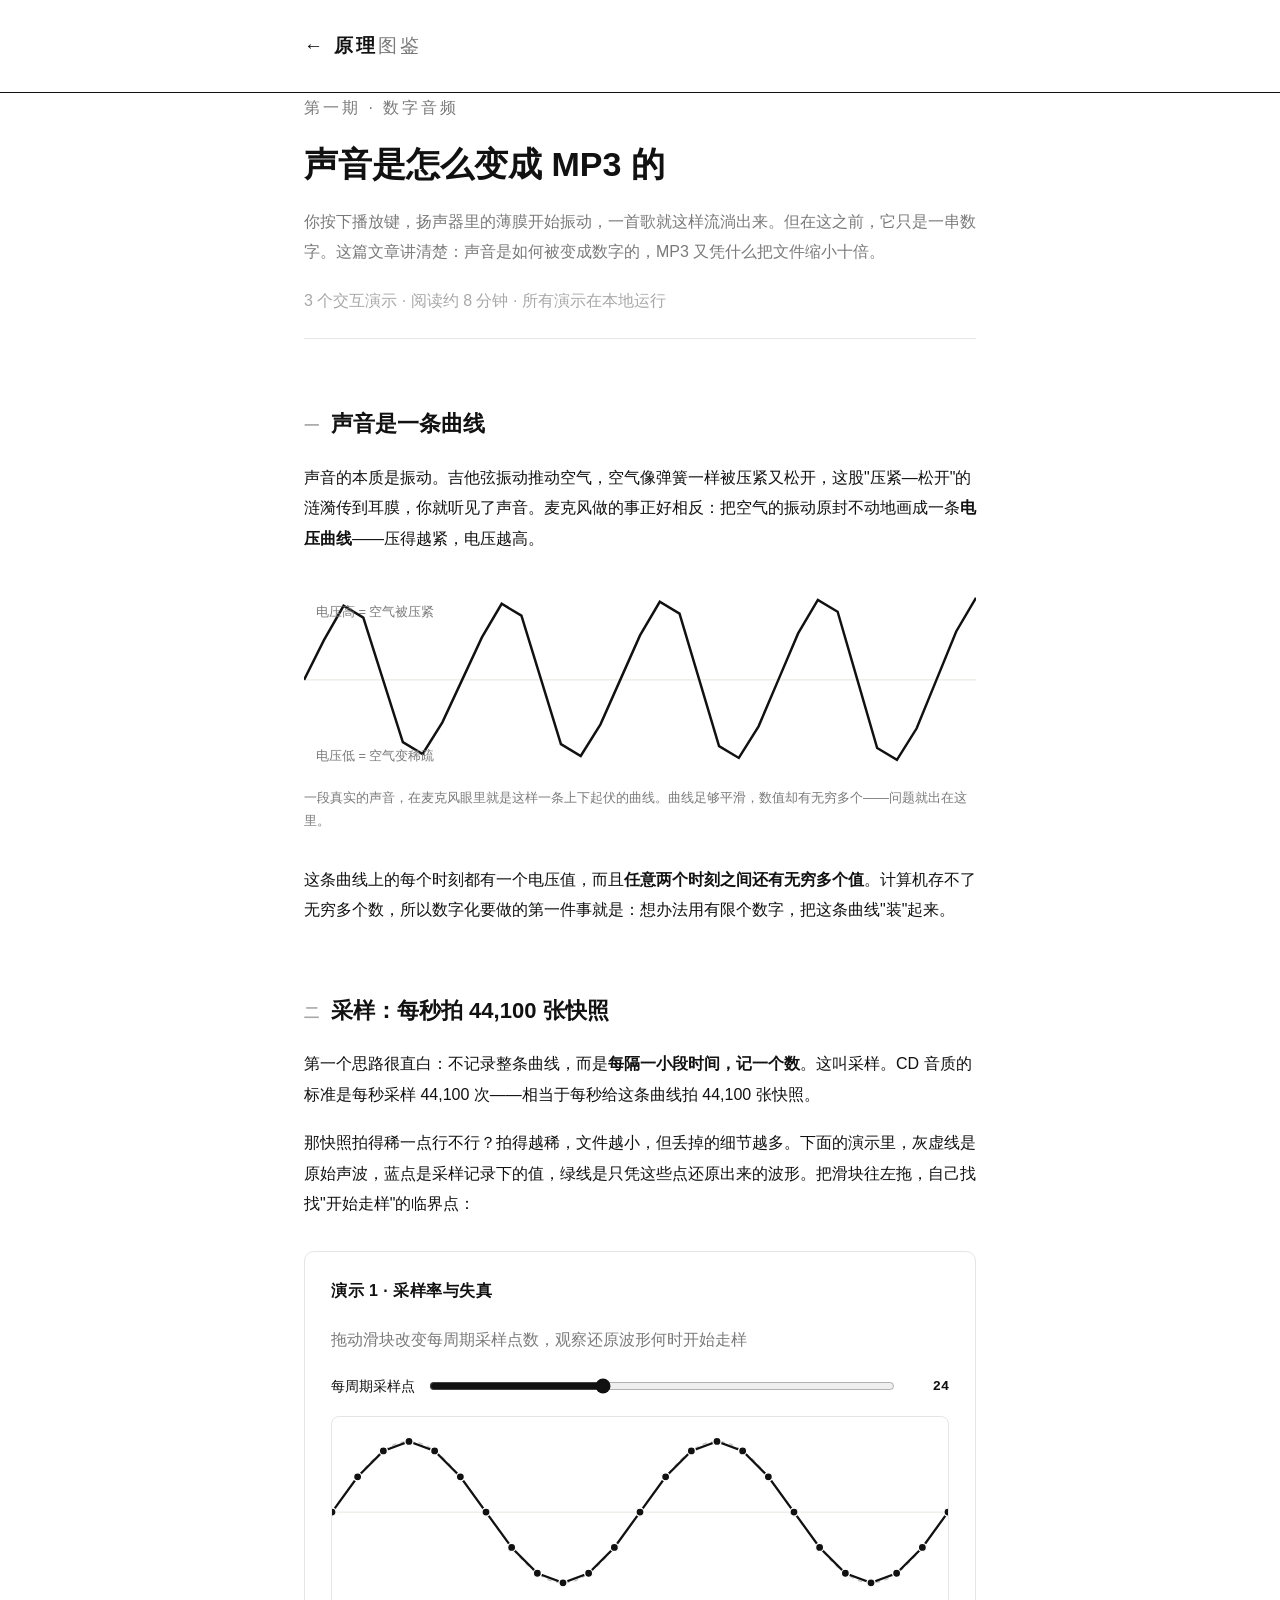
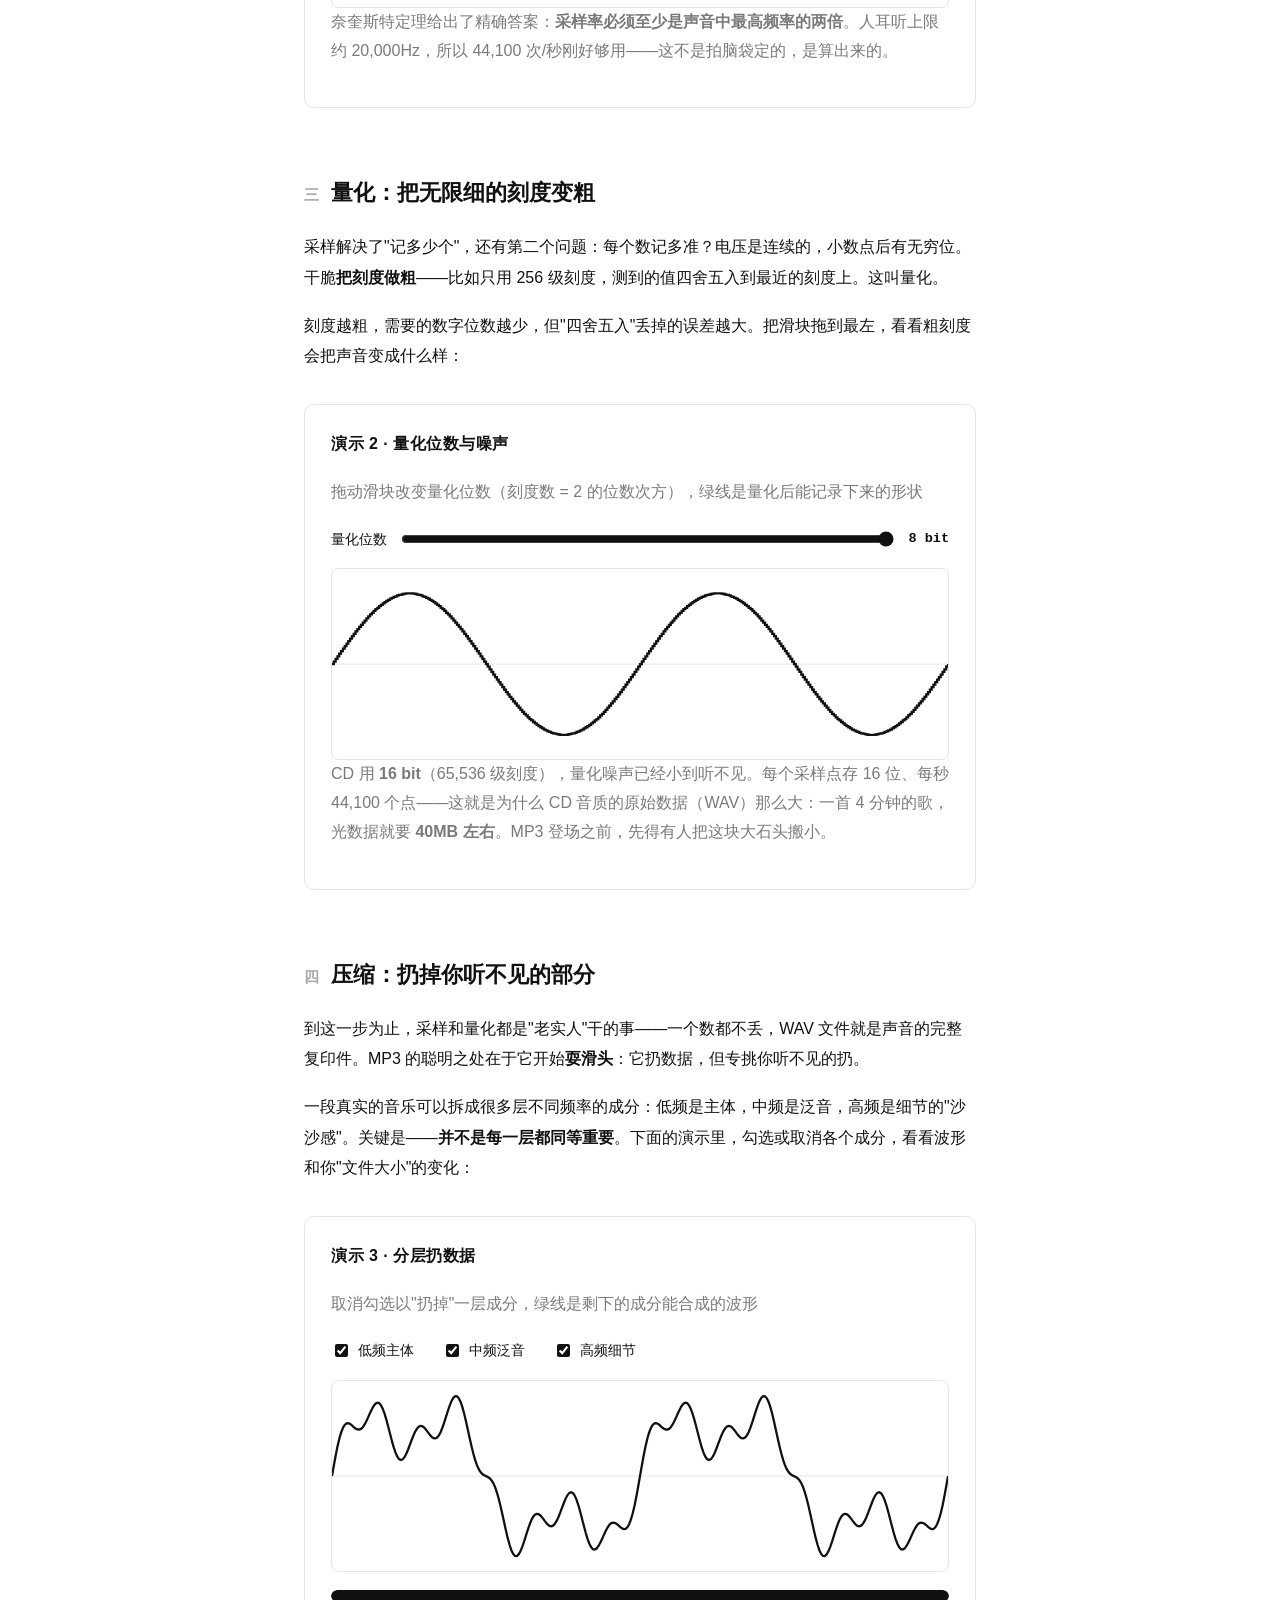
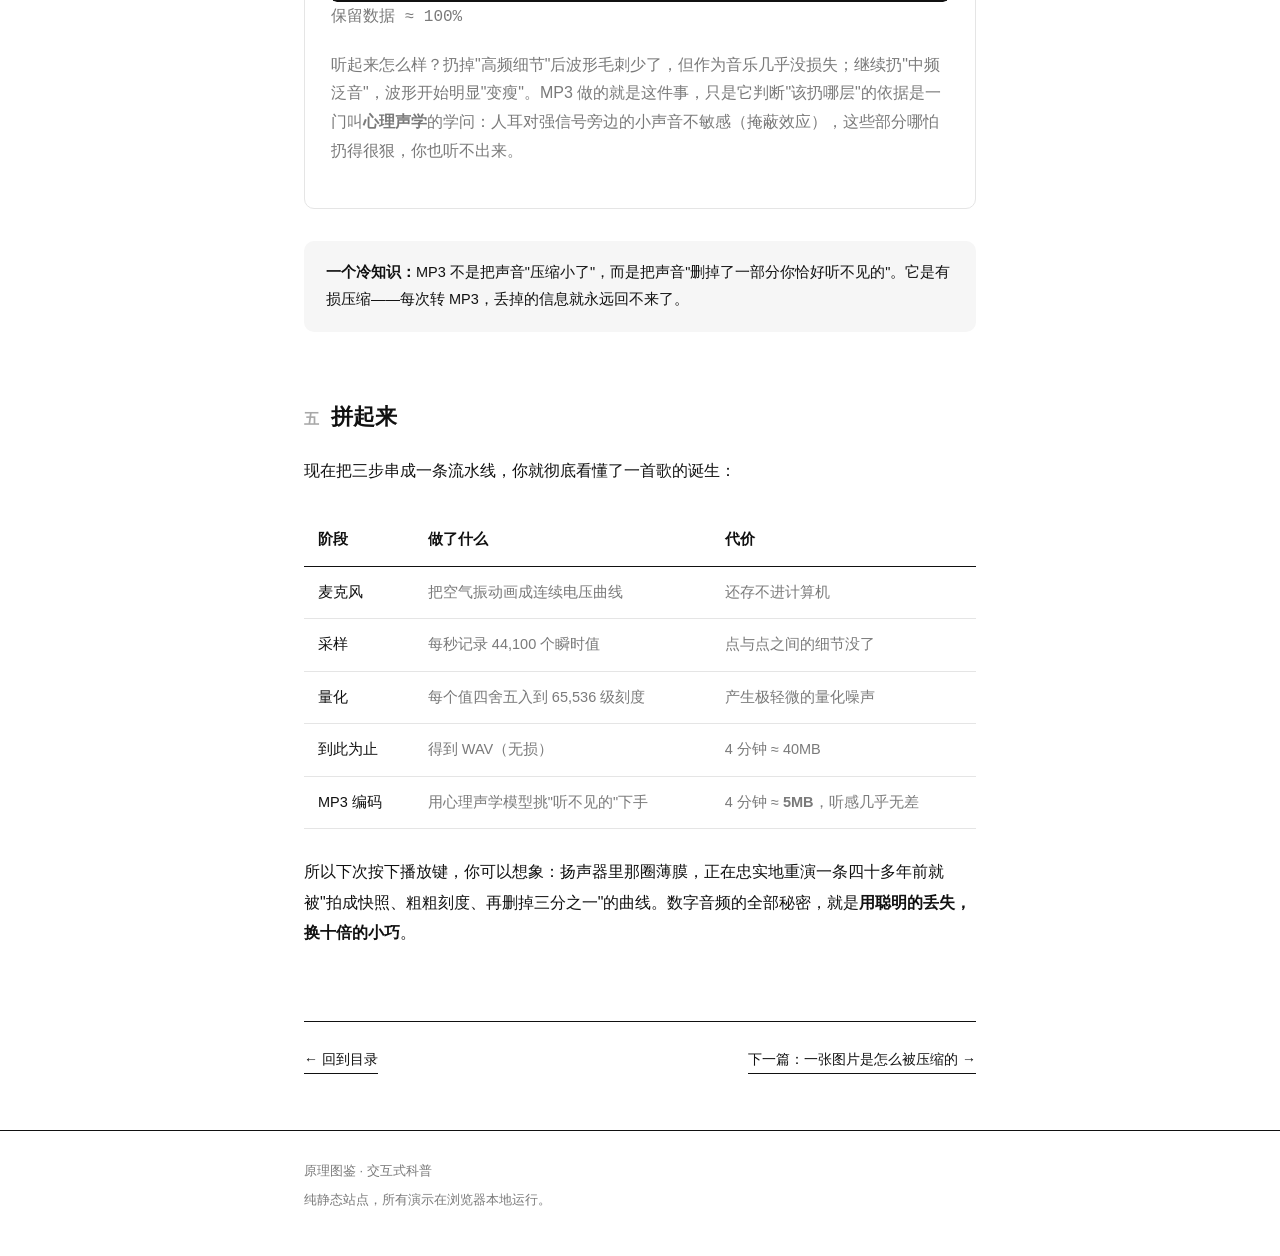
==== commit a6fad03a: "feat: 新增三篇文章——JPEG 压缩 / GPS 定位 / HTTPS 加密，各含交互演示" ====
--- a/articles/sound-to-mp3.html
+++ b/articles/sound-to-mp3.html
@@ -117,7 +117,7 @@
 
   <nav class="article-nav">
     <a href="../index.html">← 回到目录</a>
-    <span style="color:var(--muted)">下一篇：一张图片是怎么被压缩的（制作中）</span>
+    <a href="image-compression.html">下一篇：一张图片是怎么被压缩的 →</a>
   </nav>
 </main>
 
--- a/assets/style.css
+++ b/assets/style.css
@@ -77,6 +77,31 @@
 
 svg{display:block;max-width:100%;}
 
+/* ---------- 新增组件 ---------- */
+.canvas-pair{display:flex;gap:12px;margin-bottom:6px;}
+.canvas-pair canvas{width:calc(50% - 6px);height:auto;border:1px solid var(--line);border-radius:8px;display:block;}
+.canvas-trio{display:flex;gap:10px;}
+.canvas-col{flex:1;min-width:0;}
+.canvas-col canvas{width:100%;height:auto;border:1px solid var(--line);border-radius:8px;display:block;image-rendering:pixelated;}
+.canvas-cap{font-size:12px;color:var(--muted);margin-top:6px;text-align:center;line-height:1.5;}
+.demo input[type=text]{width:100%;border:1px solid var(--line);border-radius:8px;padding:9px 12px;font-size:14px;font-family:inherit;background:#fff;color:var(--ink);margin-bottom:12px;}
+.demo input[type=text]:focus{outline:none;border-color:var(--ink);}
+.field-label{font-size:12.5px;color:var(--muted);margin:0 0 6px;}
+.xor-out{font-family:var(--mono);font-size:12.5px;background:var(--soft);border-radius:8px;padding:10px 12px;word-break:break-all;line-height:1.7;margin-bottom:12px;}
+.swatch-row{display:flex;gap:8px;flex-wrap:wrap;margin-bottom:12px;}
+.swatch{width:34px;height:34px;border-radius:8px;border:1px solid var(--line);cursor:pointer;padding:0;}
+.swatch.sel{outline:2px solid #111;outline-offset:2px;}
+.mix-line{display:flex;align-items:center;gap:10px;margin-bottom:10px;flex-wrap:wrap;}
+.mix-chip{width:30px;height:30px;border-radius:8px;border:1px solid var(--line);flex:none;}
+.mix-plus{color:var(--faint);font-size:13px;}
+.mix-label{font-size:12.5px;color:var(--muted);}
+
+@media (max-width:640px){
+  .canvas-trio{flex-direction:column;}
+  .canvas-pair{flex-direction:column;}
+  .canvas-pair canvas{width:100%;}
+}
+
 /* ---------- 响应式 ---------- */
 @media (max-width:640px){
   .container{padding:0 18px;}
